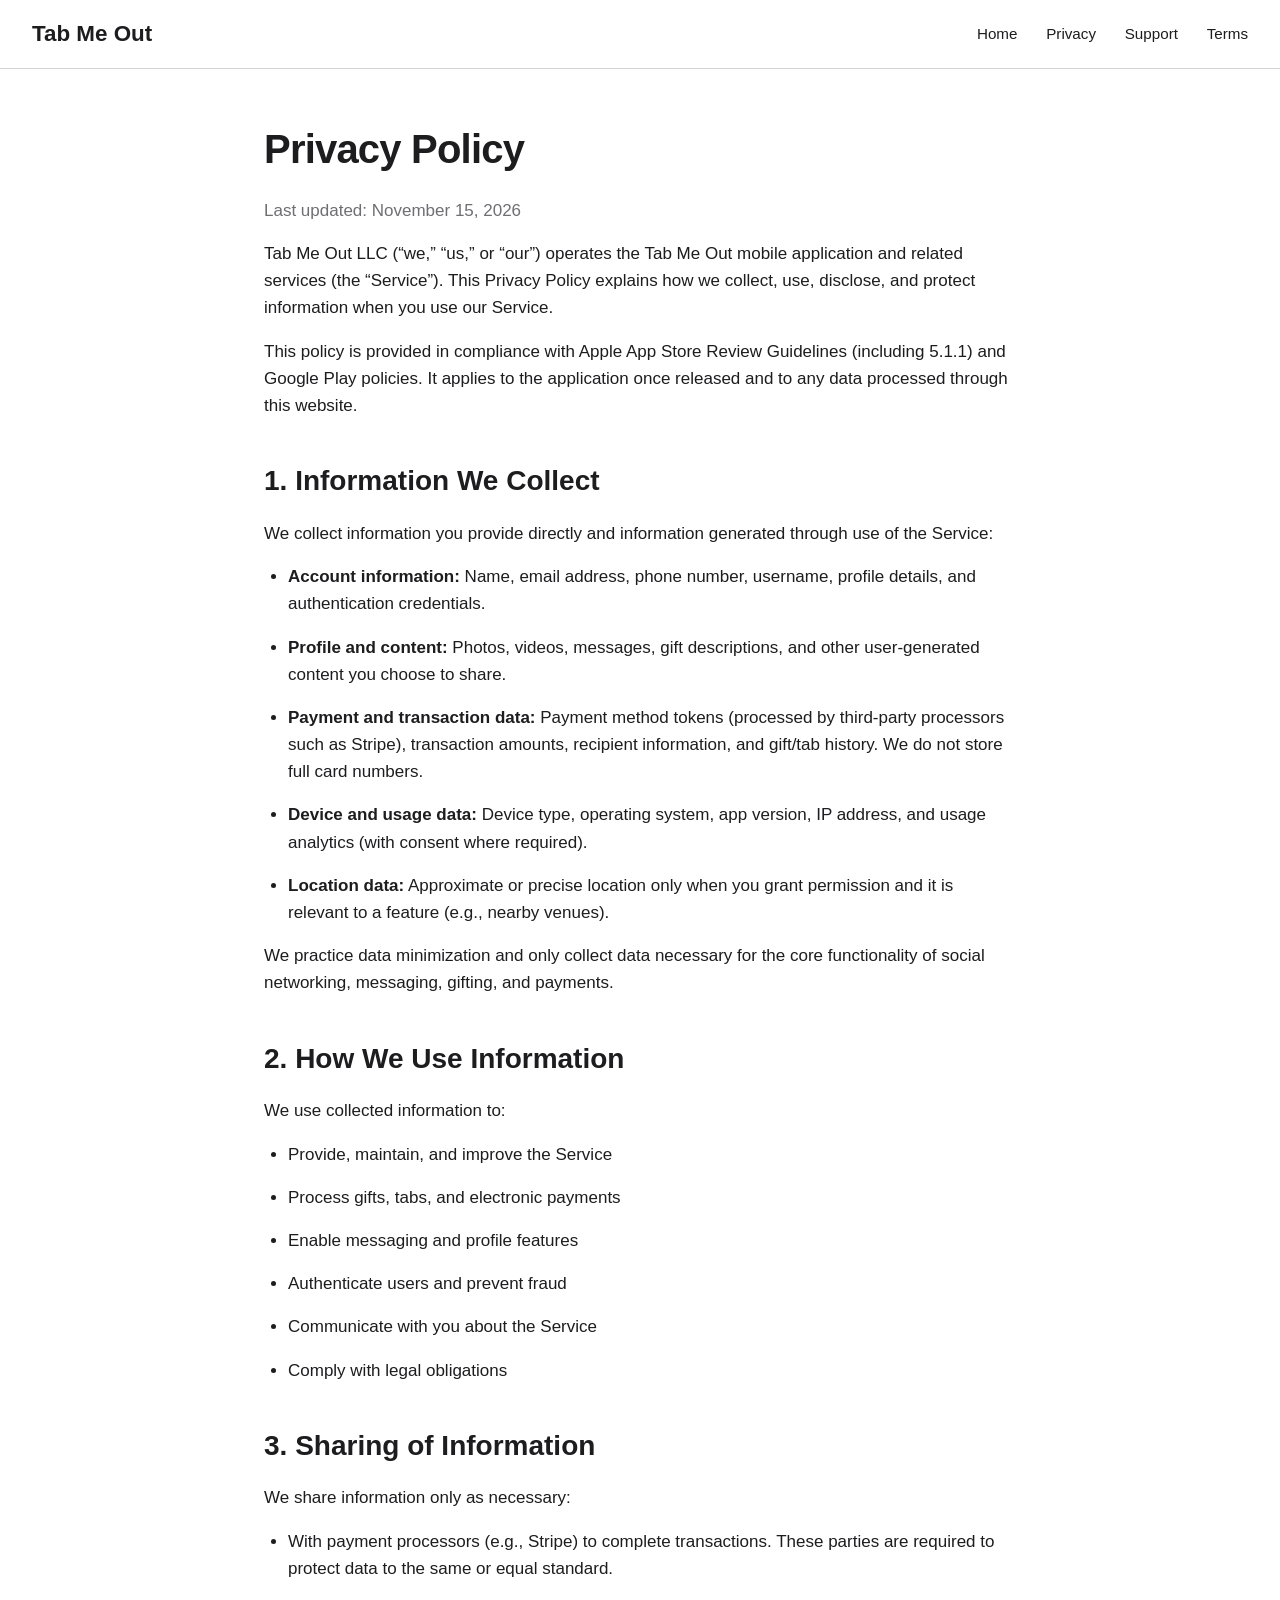
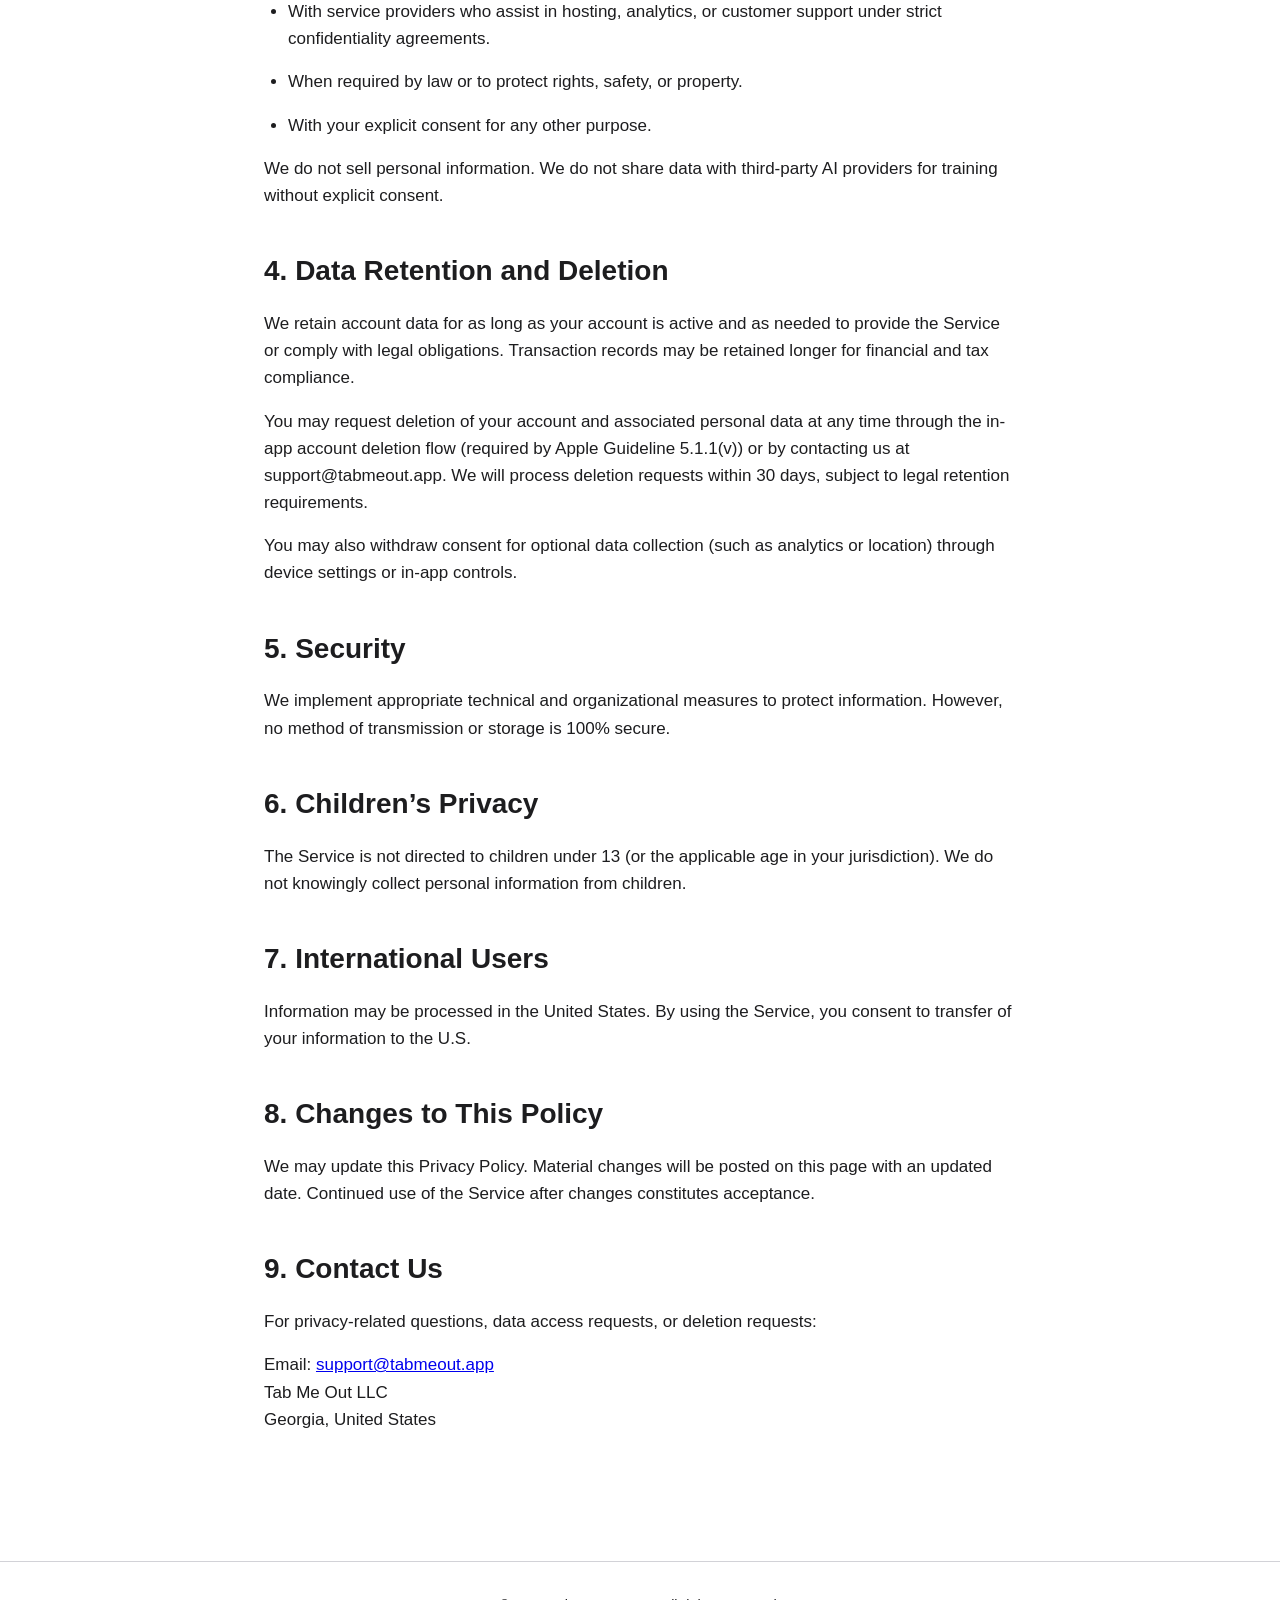
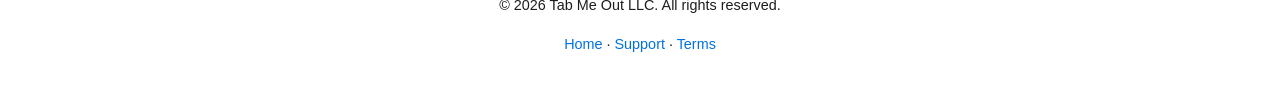
==== privacy-policy.html @ e4e55835 "Add files via upload Initial Website Files" ====
<!DOCTYPE html>
<html lang="en">
<head>
  <meta charset="UTF-8">
  <meta name="viewport" content="width=device-width, initial-scale=1.0">
  <title>Privacy Policy – Tab Me Out LLC</title>
  <link rel="stylesheet" href="style.css">
</head>
<body>
  <header>
    <a href="index.html" class="logo">Tab Me Out</a>
    <nav>
      <a href="index.html">Home</a>
      <a href="privacy-policy.html">Privacy</a>
      <a href="support.html">Support</a>
      <a href="terms.html">Terms</a>
    </nav>
  </header>

  <main>
    <h1>Privacy Policy</h1>
    <p class="muted">Last updated: November 15, 2026</p>
    <p>Tab Me Out LLC (“we,” “us,” or “our”) operates the Tab Me Out mobile application and related services (the “Service”). This Privacy Policy explains how we collect, use, disclose, and protect information when you use our Service.</p>
    <p>This policy is provided in compliance with Apple App Store Review Guidelines (including 5.1.1) and Google Play policies. It applies to the application once released and to any data processed through this website.</p>

    <h2>1. Information We Collect</h2>
    <p>We collect information you provide directly and information generated through use of the Service:</p>
    <ul>
      <li><strong>Account information:</strong> Name, email address, phone number, username, profile details, and authentication credentials.</li>
      <li><strong>Profile and content:</strong> Photos, videos, messages, gift descriptions, and other user-generated content you choose to share.</li>
      <li><strong>Payment and transaction data:</strong> Payment method tokens (processed by third-party processors such as Stripe), transaction amounts, recipient information, and gift/tab history. We do not store full card numbers.</li>
      <li><strong>Device and usage data:</strong> Device type, operating system, app version, IP address, and usage analytics (with consent where required).</li>
      <li><strong>Location data:</strong> Approximate or precise location only when you grant permission and it is relevant to a feature (e.g., nearby venues).</li>
    </ul>
    <p>We practice data minimization and only collect data necessary for the core functionality of social networking, messaging, gifting, and payments.</p>

    <h2>2. How We Use Information</h2>
    <p>We use collected information to:</p>
    <ul>
      <li>Provide, maintain, and improve the Service</li>
      <li>Process gifts, tabs, and electronic payments</li>
      <li>Enable messaging and profile features</li>
      <li>Authenticate users and prevent fraud</li>
      <li>Communicate with you about the Service</li>
      <li>Comply with legal obligations</li>
    </ul>

    <h2>3. Sharing of Information</h2>
    <p>We share information only as necessary:</p>
    <ul>
      <li>With payment processors (e.g., Stripe) to complete transactions. These parties are required to protect data to the same or equal standard.</li>
      <li>With service providers who assist in hosting, analytics, or customer support under strict confidentiality agreements.</li>
      <li>When required by law or to protect rights, safety, or property.</li>
      <li>With your explicit consent for any other purpose.</li>
    </ul>
    <p>We do not sell personal information. We do not share data with third-party AI providers for training without explicit consent.</p>

    <h2>4. Data Retention and Deletion</h2>
    <p>We retain account data for as long as your account is active and as needed to provide the Service or comply with legal obligations. Transaction records may be retained longer for financial and tax compliance.</p>
    <p>You may request deletion of your account and associated personal data at any time through the in-app account deletion flow (required by Apple Guideline 5.1.1(v)) or by contacting us at support@tabmeout.app. We will process deletion requests within 30 days, subject to legal retention requirements.</p>
    <p>You may also withdraw consent for optional data collection (such as analytics or location) through device settings or in-app controls.</p>

    <h2>5. Security</h2>
    <p>We implement appropriate technical and organizational measures to protect information. However, no method of transmission or storage is 100% secure.</p>

    <h2>6. Children’s Privacy</h2>
    <p>The Service is not directed to children under 13 (or the applicable age in your jurisdiction). We do not knowingly collect personal information from children.</p>

    <h2>7. International Users</h2>
    <p>Information may be processed in the United States. By using the Service, you consent to transfer of your information to the U.S.</p>

    <h2>8. Changes to This Policy</h2>
    <p>We may update this Privacy Policy. Material changes will be posted on this page with an updated date. Continued use of the Service after changes constitutes acceptance.</p>

    <h2>9. Contact Us</h2>
    <p>For privacy-related questions, data access requests, or deletion requests:</p>
    <p>Email: <a href="mailto:support@tabmeout.app">support@tabmeout.app</a><br>
    Tab Me Out LLC<br>
    Georgia, United States</p>
  </main>

  <footer>
    <p>&copy; 2026 Tab Me Out LLC. All rights reserved.</p>
    <p><a href="index.html">Home</a> · <a href="support.html">Support</a> · <a href="terms.html">Terms</a></p>
  </footer>
</body>
</html>
---- style.css ----
/* Tab Me Out – Minimal Official Site */
:root {
  --bg: #ffffff;
  --text: #1d1d1f;
  --muted: #6e6e73;
  --accent: #0071e3;
  --border: #d2d2d7;
  --card: #f5f5f7;
}

* { box-sizing: border-box; margin: 0; padding: 0; }

body {
  font-family: -apple-system, BlinkMacSystemFont, "Segoe UI", Roboto, Helvetica, Arial, sans-serif;
  background: var(--bg);
  color: var(--text);
  line-height: 1.6;
  font-size: 17px;
}

header {
  border-bottom: 1px solid var(--border);
  padding: 1rem 2rem;
  display: flex;
  justify-content: space-between;
  align-items: center;
  background: #fff;
  position: sticky;
  top: 0;
  z-index: 10;
}

.logo {
  font-weight: 600;
  font-size: 1.4rem;
  color: var(--text);
  text-decoration: none;
}

nav a {
  margin-left: 1.5rem;
  color: var(--text);
  text-decoration: none;
  font-size: 0.95rem;
}

nav a:hover { color: var(--accent); }

main { max-width: 800px; margin: 0 auto; padding: 3rem 1.5rem; }

h1 { font-size: 2.5rem; font-weight: 600; margin-bottom: 1rem; letter-spacing: -0.02em; }
h2 { font-size: 1.75rem; margin: 2.5rem 0 1rem; font-weight: 600; }
h3 { font-size: 1.25rem; margin: 1.5rem 0 0.5rem; }

p, li { margin-bottom: 1rem; color: var(--text); }
.muted { color: var(--muted); }

.hero { text-align: center; padding: 2rem 0 3rem; }
.hero p { font-size: 1.2rem; max-width: 600px; margin: 1rem auto; }

.card {
  background: var(--card);
  border-radius: 12px;
  padding: 1.5rem;
  margin: 1.5rem 0;
}

ul { padding-left: 1.5rem; }

footer {
  border-top: 1px solid var(--border);
  padding: 2rem;
  text-align: center;
  color: var(--muted);
  font-size: 0.9rem;
  margin-top: 4rem;
}

footer a { color: var(--accent); text-decoration: none; }

form { display: flex; flex-direction: column; gap: 1rem; max-width: 500px; }
input, textarea, button {
  padding: 0.75rem;
  border: 1px solid var(--border);
  border-radius: 8px;
  font-size: 1rem;
  font-family: inherit;
}
button {
  background: var(--accent);
  color: white;
  border: none;
  cursor: pointer;
  font-weight: 500;
}
button:hover { opacity: 0.9; }

.badge {
  display: inline-block;
  background: var(--card);
  padding: 0.4rem 0.8rem;
  border-radius: 20px;
  font-size: 0.85rem;
  margin: 0.25rem;
}

@media (max-width: 600px) {
  header { flex-direction: column; gap: 0.5rem; }
  nav a { margin: 0 0.5rem; }
  h1 { font-size: 2rem; }
  main { padding: 2rem 1rem; }
}
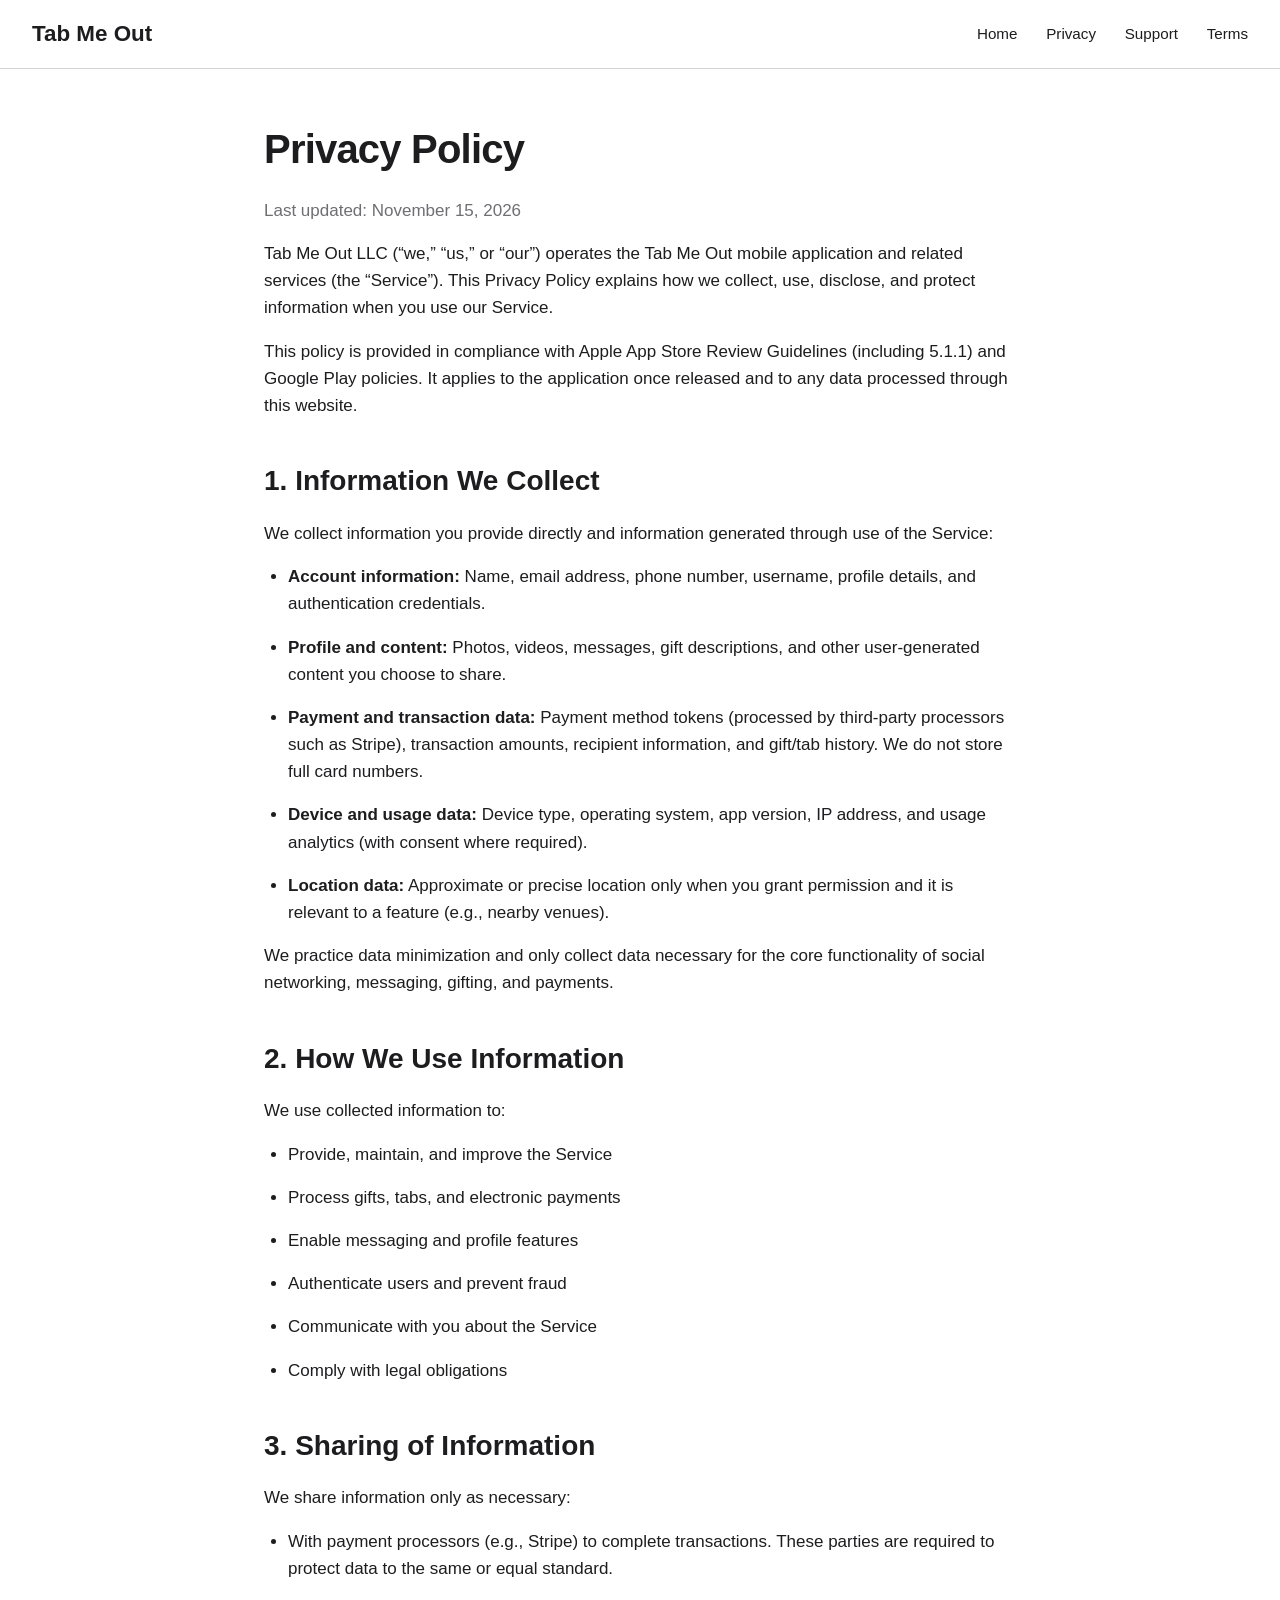
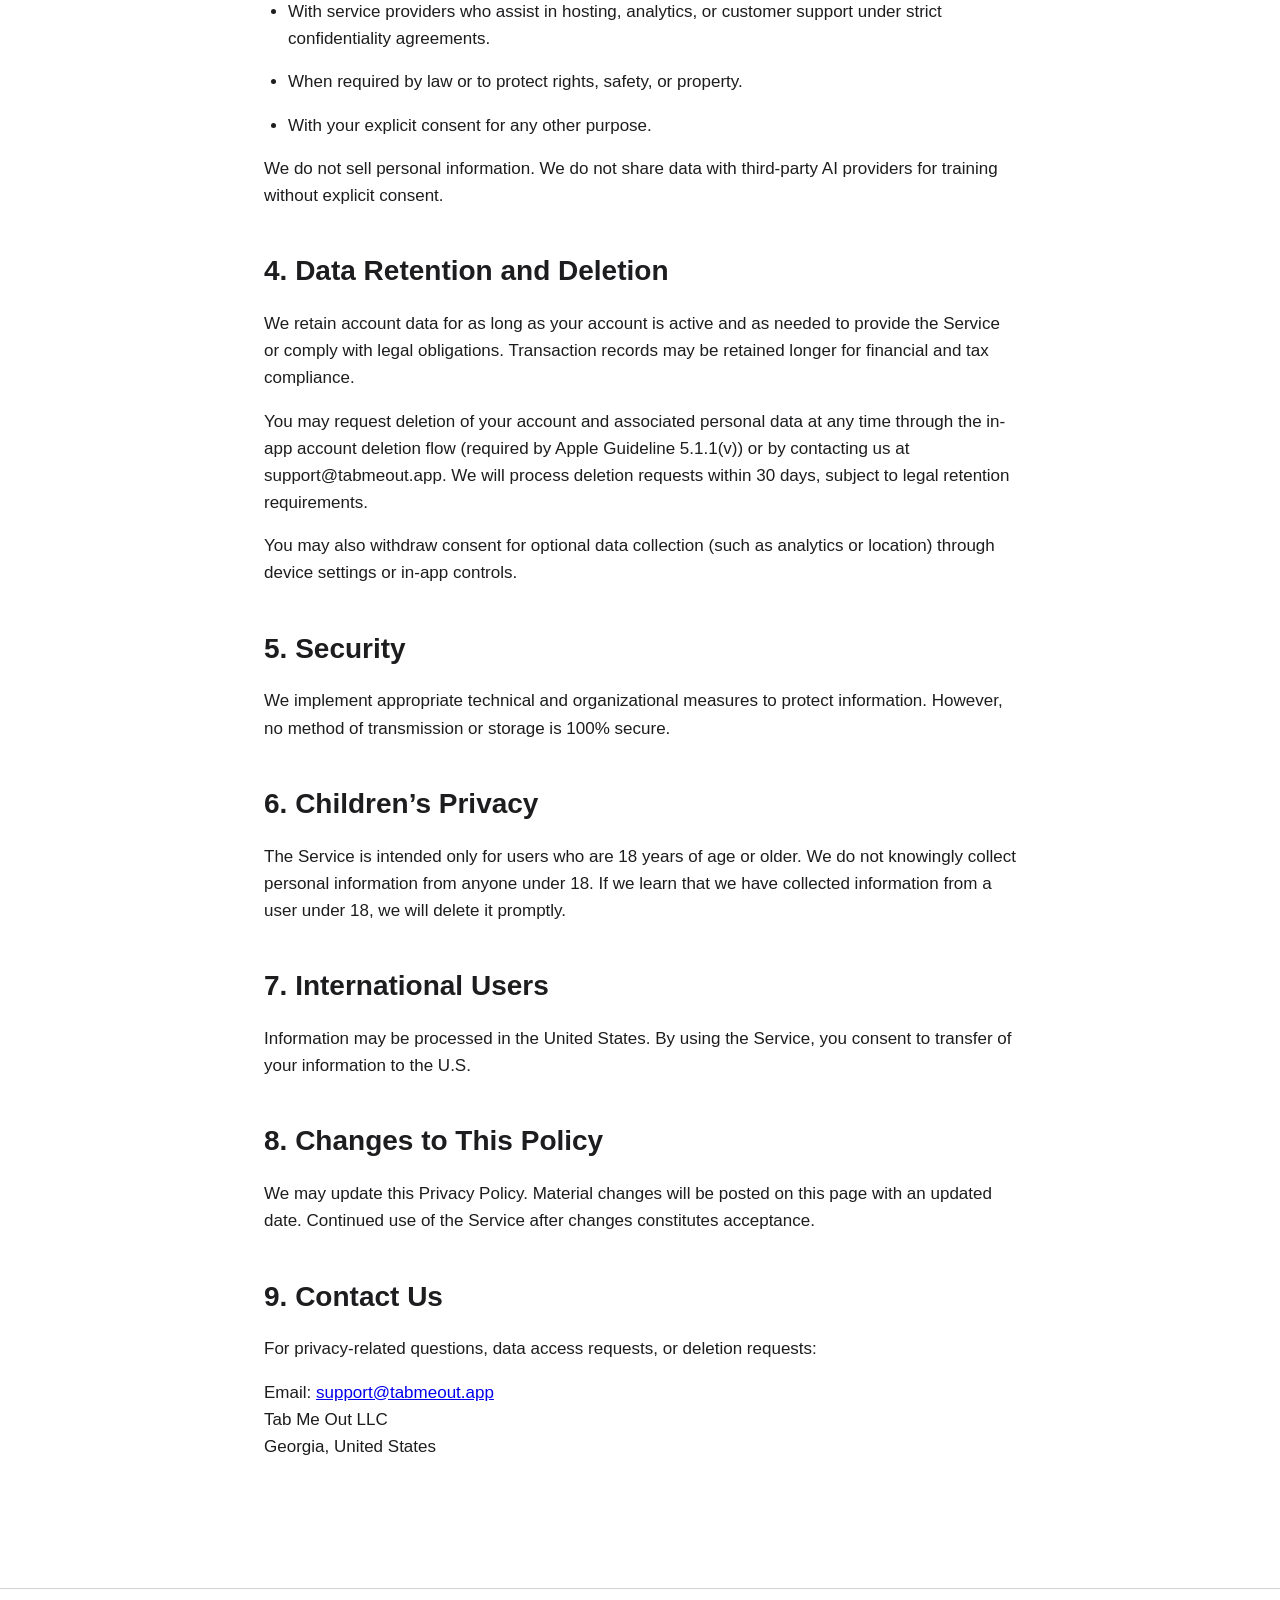
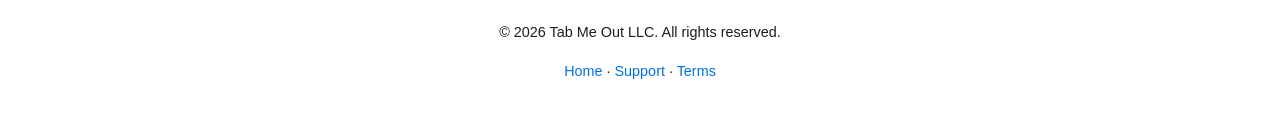
==== commit 3d131959: "Update privacy-policy.html Align children’s privacy section with 18+ age requirement" ====
--- a/privacy-policy.html
+++ b/privacy-policy.html
@@ -64,7 +64,7 @@
     <p>We implement appropriate technical and organizational measures to protect information. However, no method of transmission or storage is 100% secure.</p>
 
     <h2>6. Children’s Privacy</h2>
-    <p>The Service is not directed to children under 13 (or the applicable age in your jurisdiction). We do not knowingly collect personal information from children.</p>
+    <p>The Service is intended only for users who are 18 years of age or older. We do not knowingly collect personal information from anyone under 18. If we learn that we have collected information from a user under 18, we will delete it promptly.</p>
 
     <h2>7. International Users</h2>
     <p>Information may be processed in the United States. By using the Service, you consent to transfer of your information to the U.S.</p>
@@ -84,4 +84,4 @@
     <p><a href="index.html">Home</a> · <a href="support.html">Support</a> · <a href="terms.html">Terms</a></p>
   </footer>
 </body>
-</html>+</html>
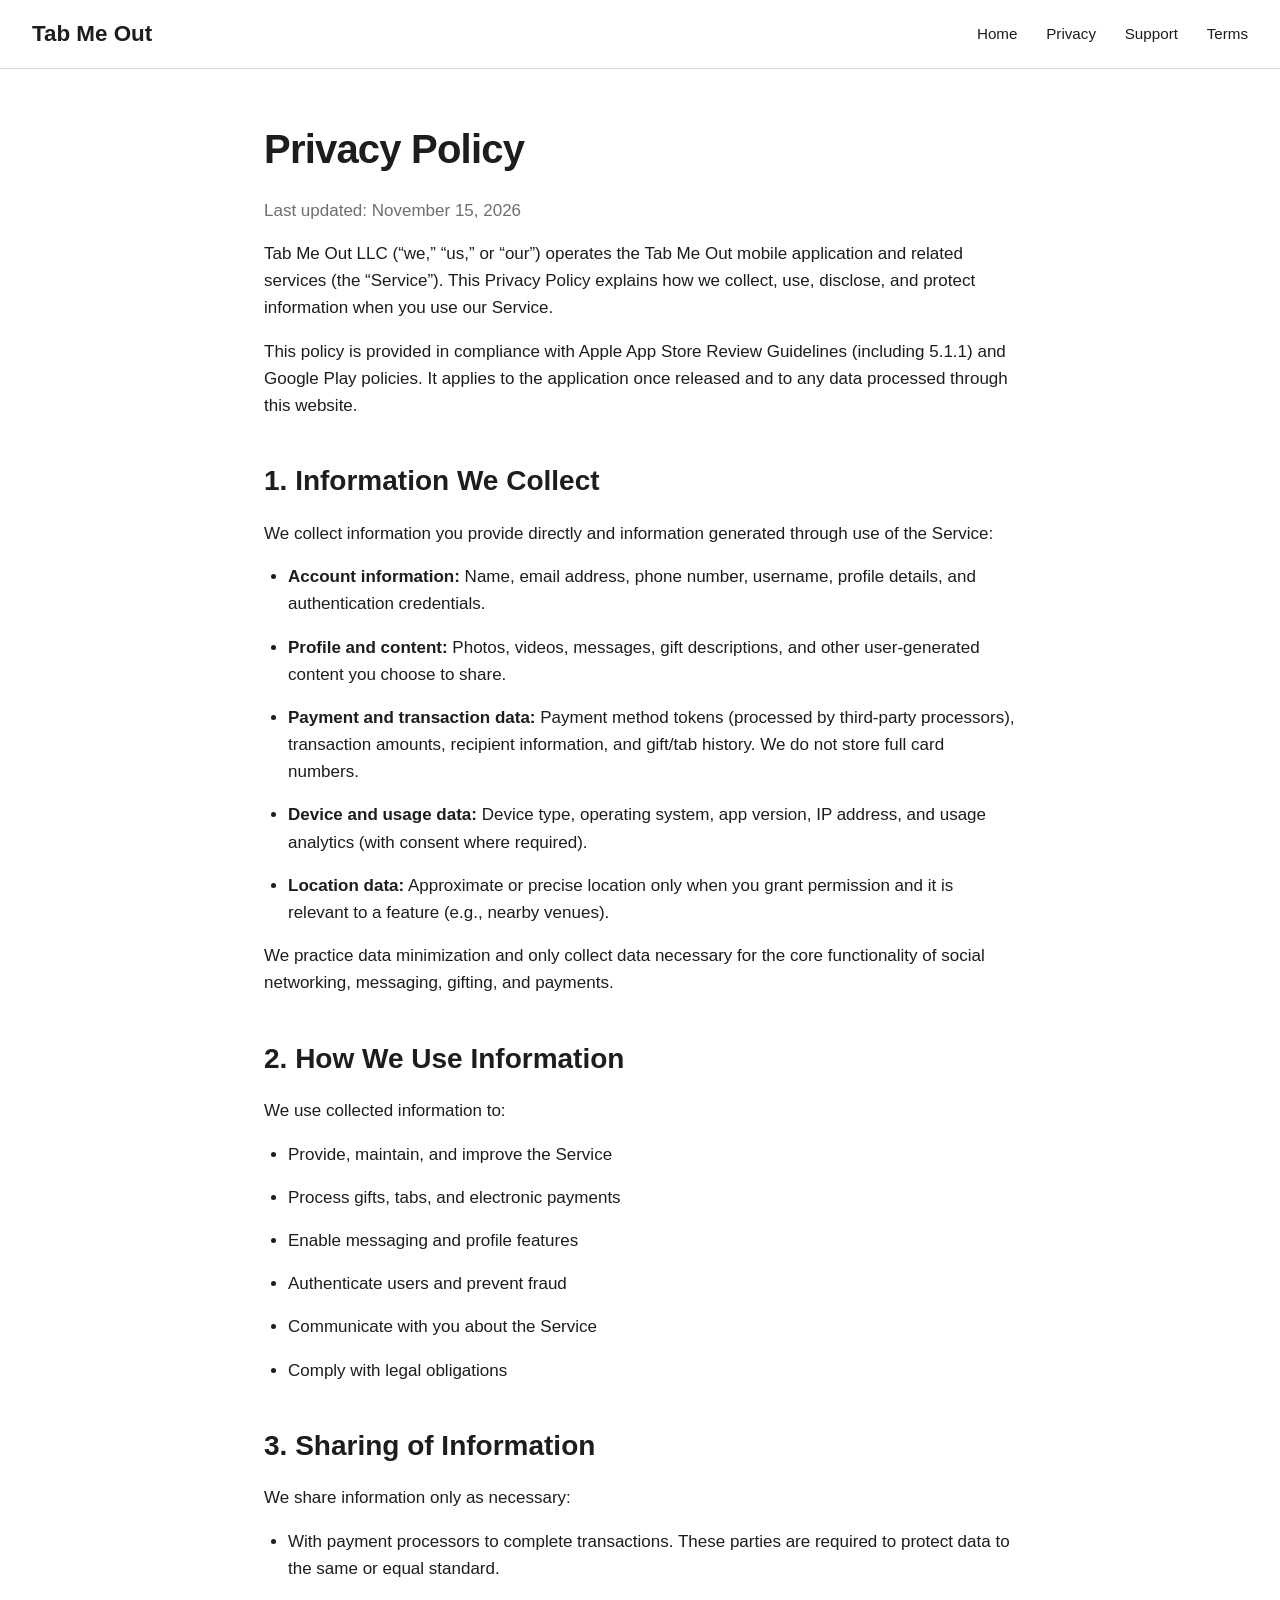
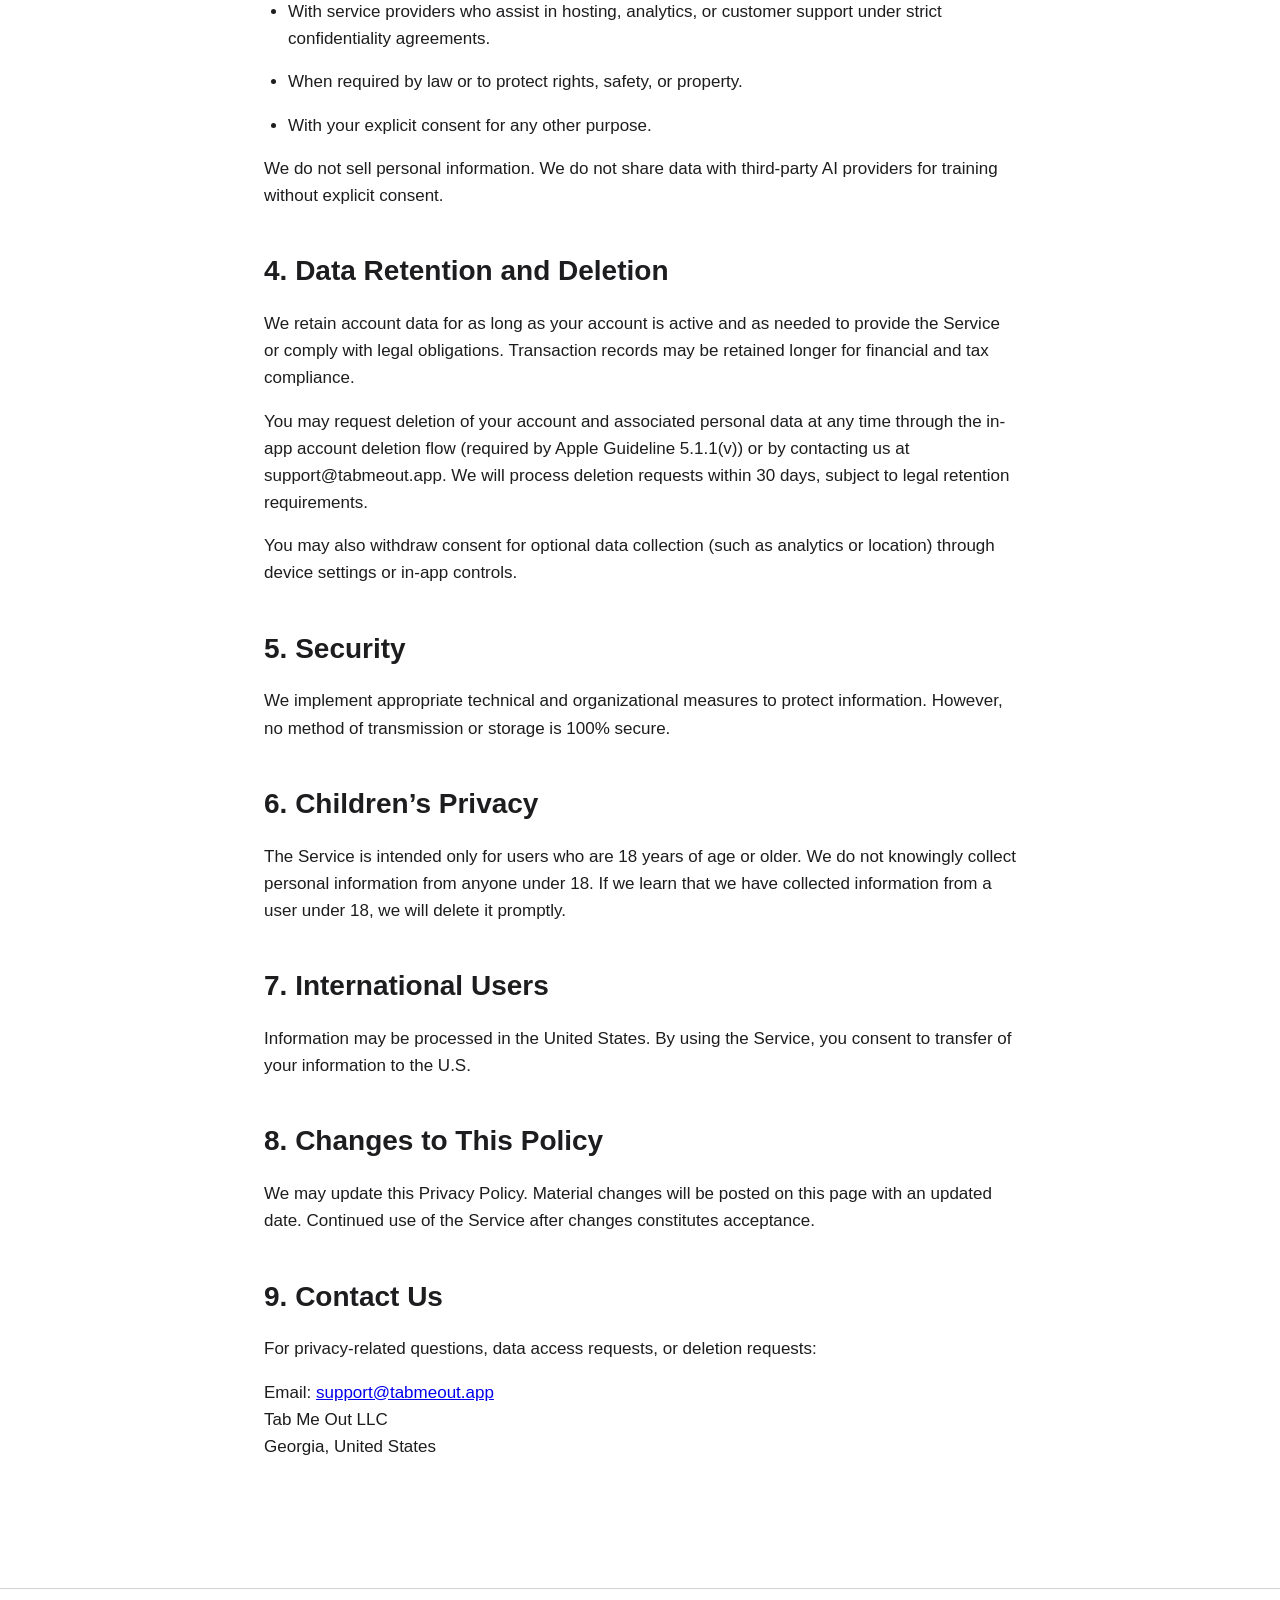
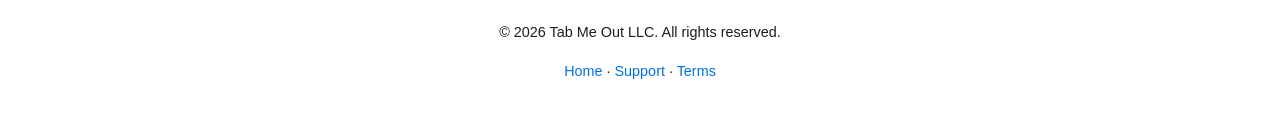
==== commit 415daa76: "Update privacy-policy.html Removed mentions of Stripe." ====
--- a/privacy-policy.html
+++ b/privacy-policy.html
@@ -28,7 +28,7 @@
     <ul>
       <li><strong>Account information:</strong> Name, email address, phone number, username, profile details, and authentication credentials.</li>
       <li><strong>Profile and content:</strong> Photos, videos, messages, gift descriptions, and other user-generated content you choose to share.</li>
-      <li><strong>Payment and transaction data:</strong> Payment method tokens (processed by third-party processors such as Stripe), transaction amounts, recipient information, and gift/tab history. We do not store full card numbers.</li>
+      <li><strong>Payment and transaction data:</strong> Payment method tokens (processed by third-party processors), transaction amounts, recipient information, and gift/tab history. We do not store full card numbers.</li>
       <li><strong>Device and usage data:</strong> Device type, operating system, app version, IP address, and usage analytics (with consent where required).</li>
       <li><strong>Location data:</strong> Approximate or precise location only when you grant permission and it is relevant to a feature (e.g., nearby venues).</li>
     </ul>
@@ -48,7 +48,7 @@
     <h2>3. Sharing of Information</h2>
     <p>We share information only as necessary:</p>
     <ul>
-      <li>With payment processors (e.g., Stripe) to complete transactions. These parties are required to protect data to the same or equal standard.</li>
+      <li>With payment processors to complete transactions. These parties are required to protect data to the same or equal standard.</li>
       <li>With service providers who assist in hosting, analytics, or customer support under strict confidentiality agreements.</li>
       <li>When required by law or to protect rights, safety, or property.</li>
       <li>With your explicit consent for any other purpose.</li>
